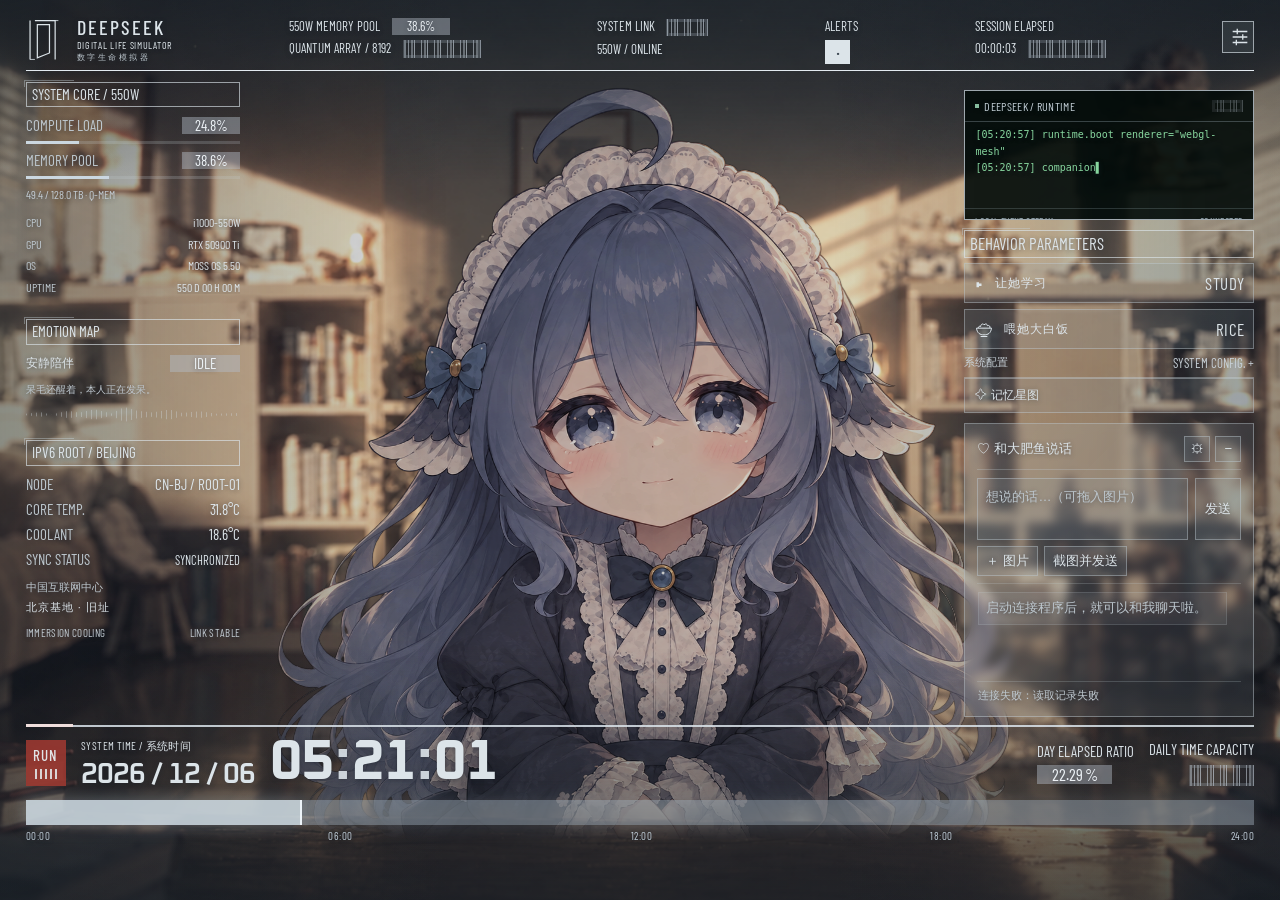
==== index.html @ 5fa35317 "Initial release" ====
<!doctype html>
<html lang="zh-CN">
<head>
  <meta charset="UTF-8"><meta name="viewport" content="width=device-width,initial-scale=1">
  <meta http-equiv="Content-Security-Policy" content="connect-src 'self'; object-src 'none'; base-uri 'none'; form-action 'none'">
  <meta name="color-scheme" content="dark"><title>大肥鱼桌面陪伴 · Dafeiyu Wallpaper</title>
  <script>if(new URLSearchParams(location.search).get('demo')==='1')document.title='桌面陪伴 · 演示版';</script>
  <link rel="icon" href="data:image/svg+xml,%3Csvg xmlns='http://www.w3.org/2000/svg' viewBox='0 0 40 40'%3E%3Ctext y='30' font-size='30'%3E✦%3C/text%3E%3C/svg%3E">
  <link rel="stylesheet" href="style.css?v=20261109-stable-hover">
  <link rel="stylesheet" href="layout.css">
  <script>window.__wallpaperQueue=[];window.wallpaperPropertyListener={applyUserProperties:p=>window.__wallpaperQueue.push(['user',p]),applyGeneralProperties:p=>window.__wallpaperQueue.push(['general',p]),setPaused:p=>window.__wallpaperQueue.push(['paused',p])};</script>
  <script src="app.js?v=20261110-precise-input" defer></script><script src="bridge-token.js" defer></script><script src="astrbot-wallpaper.js?v=20261110-precise-input" defer></script>
</head>
<body>
  <main id="room" data-state="idle" data-side="left">
    <div id="background" aria-hidden="true"></div><div class="vignette" aria-hidden="true"></div>
    <canvas id="dust" aria-hidden="true"></canvas>
    <div id="layoutStage">
    <div id="character" role="img" aria-label="Deepseek，拖动头顶可以摸头，拖动脸颊可以捏脸">
      <canvas id="avatar"></canvas><img id="fallback" src="assets/character/idle.png" alt="Deepseek" hidden>
      <svg id="musicEffects" viewBox="0 0 1000 1000" aria-hidden="true" hidden></svg>
      <svg id="mealEffects" viewBox="0 0 1000 1000" aria-hidden="true" hidden></svg>
    </div>
    <div id="hugGlow" aria-hidden="true"></div>
    <header class="topbar hud">
      <div class="brand"><svg viewBox="0 0 42 54" fill="none" aria-hidden="true"><path d="M5 3v48M11 3h25v48M14 8h15v35L14 49V8Z" stroke="currentColor" stroke-width="1.5"/><path d="M5 51h6M32 3h8" stroke="currentColor"/></svg><div><strong>DEEPSEEK</strong><span>DIGITAL LIFE SIMULATOR</span><small>数字生命模拟器</small></div></div>
      <div id="topResources" class="topdatum resource-top"><div class="datum-line"><span>550W MEMORY POOL</span><b id="topMemory" class="readout">—</b></div><div class="datum-line"><span>QUANTUM ARRAY / 8192</span><i class="barcode" aria-hidden="true"></i></div></div>
      <div class="topdatum status-top"><span>SYSTEM LINK <i class="barcode short" aria-hidden="true"></i></span><b id="connectionStatus">LOCAL SESSION</b></div>
      <div class="topdatum alert-top"><span>ALERTS</span><b id="alertFlag" class="alert-mark" aria-label="状态正常">·</b></div>
      <div class="topdatum session-top"><span>SESSION ELAPSED</span><div class="datum-line"><b id="sessionTime">00:00:00</b><i class="barcode" aria-hidden="true"></i></div></div>
      <button id="settingsButton" class="icon-button" aria-label="打开设置"><svg viewBox="0 0 24 24" fill="none" aria-hidden="true"><path d="M4 6h16M4 12h16M4 18h16M9 3v6M15 9v6M8 15v6" stroke="currentColor" stroke-width="1.4"/></svg></button>
    </header>
    <aside id="infoPanel" class="info-panel hud" aria-label="550W 节点与根服务器环境">
      <section id="systemInfo"><h2>SYSTEM CORE / 550W</h2>
  <dl><div><dt>COMPUTE LOAD</dt><dd id="cpuValue" class="readout">24.8%</dd></div></dl><div class="meter"><i id="cpuMeter"></i></div>
  <dl><div><dt>MEMORY POOL</dt><dd id="memoryValue" class="readout">38.6%</dd></div></dl><div class="meter"><i id="memoryMeter"></i></div>
  <p class="micro" id="memoryDetail">49.4 / 128.0 TB · Q-MEM</p>
  <dl class="small-data"><div><dt>CPU</dt><dd id="cpuName">i1000-550W</dd></div><div><dt>GPU</dt><dd id="gpuName">RTX 50900 Ti</dd></div><div><dt>OS</dt><dd id="osName">MOSS OS 5.50</dd></div><div><dt>UPTIME</dt><dd id="uptime">550 D 00 H 00 M</dd></div></dl>
</section>
      <section class="emotion-panel"><h2>EMOTION MAP</h2><div class="emotion-line"><strong id="emotionValue">安静陪伴</strong><span id="emotionCode" class="readout">IDLE</span></div><p id="emotionDescription" class="micro">呆毛还醒着，本人正在发呆。</p><div class="waveform" aria-hidden="true"></div></section>
      <section id="weatherInfo"><h2>IPV6 ROOT / BEIJING</h2>
  <dl class="environment-data"><div><dt>NODE</dt><dd>CN-BJ / ROOT-01</dd></div><div><dt aria-label="核心温度">CORE TEMP.</dt><dd class="weather-main"><strong id="temperature">31.8<small>°C</small></strong></dd></div><div><dt aria-label="冷却液温度">COOLANT</dt><dd id="feelsLike">18.6°C</dd></div><div><dt aria-label="同步状态">SYNC STATUS</dt><dd id="rootSync">SYNCHRONIZED</dd></div></dl>
  <div class="root-location"><span>中国互联网中心</span><strong>北京基地 · 旧址</strong></div>
  <div class="micro root-credit"><span>IMMERSION COOLING</span><span id="rootLink">LINK STABLE</span></div>
</section>
    </aside>
    <aside class="right-panel hud">
      
      <section id="consolePanel" class="console-panel" aria-label="系统播放频谱与本地交互日志"><div class="console-title"><i></i><span id="consoleHeading">DEEPSEEK / RUNTIME</span><span class="barcode short" aria-hidden="true"></span></div>
        <pre id="consoleOutput"></pre>
        <div id="musicPanel" class="music-panel" hidden><div class="music-kicker"><span id="musicPlayback">♫ MEDIA SESSION</span><span class="music-channel">L + R</span></div><div class="music-track"><strong id="trackTitle">等待系统音乐</strong><span id="trackArtist"></span></div><canvas id="spectrum" aria-label="当前系统音频的频域频谱"></canvas><div class="spectrum-axis" aria-hidden="true"><span>LOW</span><span>MID</span><span>HIGH</span></div><div class="music-signal"><span id="spectrumState">等待音频信号</span><span id="musicTimeline"></span></div></div>
        <div class="console-foot"><span id="consoleMode">LOCAL EVENT STREAM</span><span id="streamState">CONNECTED</span></div>
      </section>
      <section class="recognition-panel"><h2>RECOGNITION</h2><dl><div><dt>SUBJECT</dt><dd class="readout">DEEPSEEK</dd></div><div><dt>SCENE</dt><dd>INTERIOR</dd></div><div><dt>TRACKING</dt><dd id="trackingStatus" class="readout">ACTIVE</dd></div><div><dt>STATE</dt><dd id="recognitionState">IDLE</dd></div></dl></section>
      <section class="interaction-panel"><h2>BEHAVIOR PARAMETERS</h2>
        <button id="studyButton" class="line-button"><span class="button-symbol">▸</span><span id="studyLabel">让她学习</span><span class="control-code">STUDY</span></button>
        <div id="studyProgress" hidden><span id="studyTimer">00:00 / 10:00</span><div class="meter"><i id="studyMeter"></i></div></div>
        <button id="feedButton" class="line-button feed-button" disabled><svg class="rice-icon" viewBox="0 0 24 24" fill="none" aria-hidden="true"><path d="M3 11h18c-.8 6-4 8-9 8s-8.2-2-9-8ZM8 21h8M5 11c0-2 2-3 3-2 0-3 3-4 4-2 2-2 4-1 4 1 2-1 4 1 3 3" stroke="currentColor" stroke-width="1.2" stroke-linejoin="round"/></svg><span id="feedLabel">喂她大白饭</span><span class="control-code">RICE</span></button>
        <p id="feedStatus" class="meal-status" role="status" aria-live="polite" hidden></p>
        <button id="panelSettingsButton" class="text-button">系统配置 <span>SYSTEM CONFIG. +</span></button>
      </section>
    </aside>
    <div class="character-caption" id="caption" aria-hidden="true" hidden><span id="captionText"></span><small>DEEPSEEK · DIGITAL LIFE</small></div>
    <div id="chatterBubble" class="chatter-bubble" hidden>
      <svg class="chatter-tail" aria-hidden="true"><path id="chatterTail"></path></svg>
      <div class="chatter-heading"><span aria-hidden="true">♡</span><small>小声说</small><span id="chatterContext"></span><span id="chatterSequence" aria-hidden="true"></span></div>
      <button id="closeChatter" class="chatter-close" type="button" aria-label="关闭这轮聊天气泡"><span aria-hidden="true">×</span></button>
      <p id="chatterText" role="status" aria-live="polite" aria-atomic="true"></p>
    </div>
    <button id="hugButton" class="hug-bubble" hidden><span>手伸好啦 (つ´ω`)つ</span><strong>♡ 抱抱她</strong></button>
    <footer id="clockPanel" class="bottom hud"><div class="clock-row"><div class="run-indicator" aria-label="模拟器运行状态"><span id="runState">RUN</span><i aria-hidden="true"></i></div><div class="system-calendar"><span class="clock-label">SYSTEM TIME / 系统时间</span><div id="date">2026 / 10 / 14</div></div><time id="clock">00<span>:</span>00<span>:</span>00</time><div class="day-info"><span>DAY ELAPSED RATIO</span><strong id="dayPercent" class="readout">0.00<small>%</small></strong></div><div class="capacity-mark"><span>DAILY TIME CAPACITY</span><i class="barcode" aria-hidden="true"></i></div></div><div class="day-track"><div id="dayFill"></div><i id="dayMarker"></i></div><div class="track-labels"><span>00:00</span><span>06:00</span><span>12:00</span><span>18:00</span><span>24:00</span></div></footer>
    </div>
    <div id="loading" role="status"><span class="loader"></span><strong>正在唤醒 Deepseek</strong><small>准备陪伴空间…</small></div>
    <div id="toast" role="status" hidden></div>
  </main>
  <div id="settingsOverlay" hidden>
    <section id="settingsPanel" role="dialog" aria-modal="true" aria-labelledby="settingsTitle">
      <div class="settings-heading"><div><span>SIMULATION PARAMETERS</span><h1 id="settingsTitle">模拟器设置</h1></div><button id="closeSettings" class="icon-button" aria-label="关闭设置">×</button></div>
      <p class="settings-intro">DEEPSEEK / 数字生命模拟器 · 本机配置</p>
      <div id="settingsScroll" class="settings-scroll"><div id="settingsContent">
        
        <fieldset><legend>屏幕布局</legend><p id="layoutStatus" class="layout-status">自动适配屏幕比例</p><label class="setting-row">避让系统任务栏<input type="checkbox" data-setting="avoidTaskbar"><i></i></label><p id="taskbarStatus" class="settings-note">默认开启，为底部 Windows 任务栏预留空间。</p></fieldset>
        <fieldset><legend>显示信息</legend><label class="setting-row">550W 节点信息<input type="checkbox" data-setting="showNodeInfo"><i></i></label><label class="range-row">节点读数刷新间隔 <output data-value="systemInterval" data-unit=" 秒"></output><input type="range" min="2" max="60" step="1" data-setting="systemInterval" aria-describedby="systemIntervalHelp"></label><p id="systemIntervalHelp" class="settings-note">2–60 秒，默认 5 秒；暂停壁纸时读数保持。</p><label class="setting-row">根服务器环境<input type="checkbox" data-setting="showRootEnvironment"><i></i></label><label class="setting-row">流式控制台<input type="checkbox" data-setting="showConsole"><i></i></label><label class="setting-row">系统时间与当天进度<input type="checkbox" data-setting="showClock"><i></i></label><div class="setting-row setting-choice"><span id="infoSideLabel">信息位置</span><div class="choice-group" role="radiogroup" aria-labelledby="infoSideLabel"><label><input type="radio" name="infoSide" data-setting="infoSide" value="left"><span>左侧</span></label><label><input type="radio" name="infoSide" data-setting="infoSide" value="right"><span>右侧</span></label></div></div></fieldset>
        <fieldset><legend>角色与互动</legend><label class="setting-row">身体与眼神跟随<input type="checkbox" data-setting="mouseTracking"><i></i></label><label class="setting-row">摸摸头<input type="checkbox" data-setting="enablePet"><i></i></label><label class="setting-row">拖拽捏脸<input type="checkbox" data-setting="enablePinch"><i></i></label><label class="setting-row">进食漫画特效<input type="checkbox" data-setting="mealEffects"><i></i></label><label class="range-row">角色大小 <output data-value="characterScale"></output><input type="range" min="75" max="120" data-setting="characterScale"></label><label class="range-row">动作幅度 <output data-value="motion"></output><input type="range" min="0" max="100" data-setting="motion"></label></fieldset>
        <fieldset id="studySettings"><legend>陪她看书</legend><label class="range-row">每轮学习时长 <output data-value="studyMinutes" data-unit=" 分钟"></output><input type="range" min="1" max="120" step="1" data-setting="studyMinutes" aria-describedby="studyDurationHelp"></label><p id="studyDurationHelp" class="settings-note">1–120 分钟，默认 10 分钟。修改后从下一轮开始使用，本轮继续原来的计时。</p><p class="settings-note">学够这一轮，小鲸鱼会抬头等你。摸摸头后开始新的一轮；再等 5 分钟没有摸头，就会想要抱抱。</p></fieldset>
        <fieldset id="musicSettings"><legend>系统音乐</legend><label class="setting-row">播放名称与频谱<input type="checkbox" data-setting="showMusic"><i></i></label><label class="setting-row">随节奏轻轻律动<input type="checkbox" data-setting="musicMotion"><i></i></label><label class="setting-row">听歌漫画符号<input type="checkbox" data-setting="musicEffects"><i></i></label><label class="range-row">节奏灵敏度 <output data-value="musicSensitivity"></output><input type="range" min="50" max="150" data-setting="musicSensitivity"></label><p id="musicStatus" class="settings-note" role="status">正在连接系统播放信息…</p><p class="settings-note">名称来自系统媒体会话；频谱反映系统正在输出的声音。播放器未提供名称时会明确提示。摸头、捏脸、学习和吃饭期间优先保留互动动作，回到待机后继续听歌。</p></fieldset>
        <fieldset><legend>光影与性能</legend><label class="setting-row">漂浮微尘<input type="checkbox" data-setting="showParticles"><i></i></label><label class="range-row">环境亮度 <output data-value="brightness"></output><input type="range" min="45" max="115" data-setting="brightness"></label><label class="range-row">帧率上限 <output data-value="fps" data-unit=" FPS"></output><input type="range" min="15" max="60" step="1" data-setting="fps"></label><p class="settings-note">15 FPS 省电 · 30 FPS 推荐 · 60 FPS 流畅</p></fieldset>
        
        <p class="settings-note">第 4 次有效捏脸会把小鲸鱼弄哭，摸头安抚后还需要一个抱抱。</p>
        <p class="settings-note">点击“喂她大白饭”，她会双手托碗，等勺子送饭入口，再慢慢嚼嚼。吃饭时学习计时暂停，吃好后恢复；哭泣或想要抱抱时，先安抚她再吃饭。</p>
        <p class="settings-note">听歌时会换成闭眼微笑的专属立绘。停止或暂停后回到待机；关闭律动时仍可静静享受音乐。</p>
        <p id="dataStatus" class="settings-note">550W 节点在线 · 北京根服务器已同步。音乐响应由 Wallpaper Engine 提供。</p>
      </div></div>
      <nav class="settings-navigation" aria-label="设置内容翻页">
        <button id="settingsPageUp" type="button" aria-controls="settingsScroll" disabled><span aria-hidden="true">↑</span> 向上翻页</button>
        <span id="settingsPosition" aria-hidden="true">顶部</span>
        <button id="settingsPageDown" type="button" aria-controls="settingsScroll">向下翻页 <span aria-hidden="true">↓</span></button>
      </nav>
      <div class="settings-footer"><button id="resetSettings" class="text-button">恢复默认设置</button><span>自动保存于本机</span></div>
    </section>
  </div>
  <script src="audio-host.js"></script>
</body></html>
---- style.css ----
@font-face{font-family:'Simulator Condensed';src:url('assets/fonts/BarlowCondensed-Regular.ttf') format('truetype');font-weight:400;font-display:swap}
@font-face{font-family:'Simulator Condensed';src:url('assets/fonts/BarlowCondensed-Medium.ttf') format('truetype');font-weight:500 700;font-display:swap}
@font-face{font-family:'Simulator Digits';src:url('assets/fonts/Oxanium-Variable.ttf') format('truetype');font-weight:200 800;font-display:swap}
:root{--hud-control:#8c9ba629;--hud-control-hover:#b1bfca4a;--hud-control-line:#c1ccd36b;--hud-glass:linear-gradient(135deg,#d5dfe71a,transparent),#8c9ba61c;--ink:#dce4e9;--muted:#bdc7ce;--line:rgba(220,229,235,.64);--accent:#d5dfe7;--brightness:.88;--character-scale:1;--edge:2%;--side-width:clamp(205px,15.6vw,300px);--mono:'Simulator Condensed','Bahnschrift',sans-serif;--digits:'Simulator Digits','Bahnschrift',monospace;--body:'Microsoft YaHei UI','Microsoft YaHei',sans-serif;--hud-size:clamp(15px,1.05vw,21px)}
*{box-sizing:border-box}body{margin:0;overflow:hidden;background:#242a30;color:var(--ink);font:13px var(--body)}
button,input,select{font:inherit}button{cursor:pointer;color:inherit;border:0;background:none}button:disabled{cursor:default;opacity:.45}button:is(.fish-desktop-hover,:hover:where(:not([data-wallpaper-pinned] *))){color:#fff}button:focus-visible,input:focus-visible,select:focus-visible{outline:2px solid #edf4fa;outline-offset:4px}a{color:inherit}[hidden]{display:none!important}
#room{width:100vw;height:100vh;position:relative;isolation:isolate;overflow:hidden;overflow:clip}
#background{position:absolute;inset:-1.5%;background:url('assets/background.png') center/cover;filter:brightness(var(--brightness)) saturate(.75);transform:translate3d(var(--bg-x,0),var(--bg-y,0),0);transition:filter .4s}
.vignette{position:absolute;inset:0;background:linear-gradient(90deg,rgba(22,29,36,.42),transparent 35%,transparent 65%,rgba(22,29,36,.34)),linear-gradient(0deg,rgba(22,29,36,.66),transparent 28%,transparent 80%,rgba(22,29,36,.53));z-index:2;pointer-events:none}
#dust{position:absolute;width:100%;height:100%;z-index:1;pointer-events:none}
#character{position:absolute;left:50%;bottom:-8vh;width:100vh;height:100vh;max-width:85vw;max-height:85vw;transform:translateX(-50%) scale(var(--character-scale));transform-origin:50% 85%;touch-action:none;z-index:1;filter:brightness(.83) saturate(.8);user-select:none}
#avatar,#fallback{width:100%;height:100%;object-fit:contain;position:absolute;inset:0;pointer-events:none}#character.grabbing{cursor:grabbing!important}
#mealEffects{position:absolute;inset:0;width:100%;height:100%;pointer-events:none;overflow:visible;filter:drop-shadow(0 2px 3px #352c4270)}.meal-comic>path:first-child{fill:#f8ecd8ed;stroke:#887080;stroke-width:2.5;stroke-linejoin:round}.meal-comic text{font:700 23px 'KaiTi','Microsoft YaHei UI',sans-serif;letter-spacing:1px;fill:#80647b}.comic-ticks{stroke:#f8e6c3;stroke-width:4;stroke-linecap:round;fill:none}
#musicEffects{position:absolute;inset:0;width:100%;height:100%;pointer-events:none;overflow:visible;filter:drop-shadow(0 2px 3px #233a4160)}
.hud{z-index:3;position:absolute;text-shadow:0 1px 5px #1a232c77;font-family:var(--mono);font-weight:400}
.topbar{left:var(--edge);right:var(--edge);top:2%;height:6.5vh;min-height:58px;border-bottom:1px solid #e3eaf0;display:flex;align-items:flex-start;justify-content:space-between;gap:26px;padding-bottom:8px}
.brand{display:flex;gap:17px;align-items:center;flex-shrink:0}.brand svg{width:34px;height:46px}.brand strong{font:500 clamp(20px,1.4vw,26px)/.95 var(--mono);letter-spacing:2px;display:block}.brand span{font:400 clamp(10px,.75vw,14px)/1.05 var(--mono);letter-spacing:.7px;display:block;margin-top:3px}.brand small{font:8px/1.1 var(--body);letter-spacing:2.5px;display:block;margin-top:3px;color:var(--muted)}
.topdatum{font:400 clamp(13px,1.02vw,20px)/1.25 var(--mono);padding-top:1px;white-space:nowrap}.topdatum>span{display:block;margin-bottom:5px}.topdatum b{font-weight:400}.datum-line{display:flex;align-items:center;gap:12px;margin-bottom:5px}.datum-line .readout{min-width:58px}
.barcode{display:inline-block;width:78px;height:18px;vertical-align:middle;background:repeating-linear-gradient(90deg,transparent 0 2px,#d5dfe9a6 2px 3px,transparent 3px 5px,#d5dfe977 5px 7px,transparent 7px 8px,#d5dfe9bf 8px 9px,transparent 9px 13px);border:3px solid #a8b7c24d;opacity:.8}.barcode.short{width:42px;height:17px;margin-left:8px}
.readout{background:#b3bdc773;padding:0 7px;min-width:58px;text-align:center;color:#edf2f6;font-weight:400}.alert-mark{display:grid;width:25px;height:24px;place-items:center;background:#dce4e9;color:#3c4751;font:500 21px/1 var(--mono);text-shadow:none}
.icon-button{width:32px;height:32px;display:grid;place-items:center;font-size:27px;border:1px solid var(--line);background:#9faeb521}.icon-button svg{width:22px;height:22px}#settingsButton{margin-top:4px;flex-shrink:0}
.info-panel{left:var(--edge);top:11.3%;width:var(--side-width);display:flex;flex-direction:column;gap:2.5vh}
section h2{font:400 var(--hud-size)/1.12 var(--mono);margin:0 0 10px;padding:3px 5px 4px;border:1px solid var(--line);position:relative;white-space:nowrap}section h2:before{content:'';position:absolute;left:-3px;top:-3px;width:23%;height:6px;border-left:1px solid #c5d1da66;border-top:1px solid #c5d1da66;pointer-events:none}
/* Keep panel order in HTML: this host CEF crashes when flex order and descendant clipping are combined. */
dl{margin:0}dl>div{display:flex;align-items:baseline;justify-content:space-between;gap:9px;margin:7px 0;min-width:0}dt{color:var(--muted);font:400 var(--hud-size)/1.05 var(--mono)}dd{margin:0;font:400 var(--hud-size)/1.1 var(--mono);text-align:right}
.meter{height:3px;background:#c0cbd137;overflow:hidden;margin:5px 0 8px}.meter i{display:block;height:100%;width:0;background:#cbd7e0;transition:width .8s}.micro{font:11px/1.8 var(--body);color:#c0c9d0;margin:8px 0}
#memoryDetail{font:400 clamp(12px,.88vw,17px)/1.3 var(--mono);margin:8px 0}.small-data{margin-top:13px}.small-data>div{margin:7px 0}.small-data dt{flex-shrink:0;font-size:clamp(12px,.92vw,17px)}.small-data dd{font:400 clamp(12px,.86vw,16px)/1.2 var(--mono);max-width:77%;white-space:nowrap;overflow:hidden;text-overflow:ellipsis}
.environment-data>div{margin:9px 0}.weather-main{display:flex;align-items:center;gap:7px}.weather-main>span{font-size:16px;color:#c3cdd5}.weather-main strong{font:400 var(--hud-size)/1 var(--mono)}.weather-main small{font:inherit}
.weather-place{display:flex;align-items:center;justify-content:space-between;gap:8px;margin-top:12px}.weather-place button{padding:2px 0;font:11px var(--body);max-width:65%;text-overflow:ellipsis;overflow:hidden;white-space:nowrap;text-align:left}.weather-place>span{font:10px var(--body);color:var(--muted)}.weather-credit{text-decoration:none;font:11px var(--mono);letter-spacing:.7px;display:flex;justify-content:space-between;gap:6px;margin-top:10px}.weather-credit #weatherTime{margin-left:auto}
.weather-fallback{display:flex;gap:8px;margin-top:8px}.weather-fallback button{font:10px var(--body);border:1px solid #c3cdd46b;padding:5px 7px;background:#8996a42b}.weather-fallback button:is(.fish-desktop-hover,:hover:where(:not([data-wallpaper-pinned] *))){background:#aebdc34a}#weatherInfo[data-status=unavailable] .environment-data>div:nth-child(n+3){display:none}#locationStatus{min-height:36px;margin-bottom:7px}#retryLocation{border-bottom:1px solid #b8c6cf40;margin-bottom:10px}
.emotion-line{display:flex;align-items:center;gap:9px}.emotion-line strong{font:12px var(--body)}.emotion-line>span{margin-left:auto;font:400 var(--hud-size)/1.15 var(--mono);min-width:70px}.emotion-panel .micro{font-size:10px;margin:9px 0 0}
.waveform{height:15px;opacity:.35;margin-top:8px;background:repeating-linear-gradient(90deg,#d1dce3 0 1px,transparent 1px 5px);clip-path:polygon(0 45%,7% 35%,12% 50%,20% 25%,25% 38%,32% 15%,40% 42%,46% 0,52% 25%,59% 36%,67% 16%,73% 40%,81% 28%,89% 44%,100% 40%,100% 60%,89% 56%,81% 72%,73% 60%,67% 84%,59% 64%,52% 75%,46% 100%,40% 58%,32% 85%,25% 62%,20% 75%,12% 50%,7% 65%,0 55%)}
.right-panel{right:var(--edge);top:11.3%;width:var(--side-width)}.console-panel{background:#030b09e8;border:1px solid #d0dbe4bf;margin-bottom:2.3vh;overflow:hidden;position:relative}.console-title{font:12px var(--mono);letter-spacing:.3px;padding:8px 10px;border-bottom:1px solid #a1b4be52;color:#c1cdd4;display:flex;align-items:center;gap:5px}.console-title i{width:4px;height:4px;background:#87bd9e}.console-title .barcode{margin-left:auto;opacity:.4;width:31px;height:12px}
#consoleOutput{height:clamp(122px,13.5vh,176px);overflow:hidden;padding:0 10px;color:#87d69e;font:10px/1.65 'Consolas',monospace;white-space:pre-wrap;overflow-wrap:anywhere;margin:8px 0}#consoleOutput:after{content:'▌';animation:blink 1.2s step-end infinite}.console-foot{border-top:1px solid #a1b4be38;padding:6px 10px;font:10px var(--mono);color:#9badb8;letter-spacing:.4px;display:flex;justify-content:space-between}
.music-panel{height:clamp(138px,15.3vh,192px);padding:8px 10px;display:flex;flex-direction:column;gap:3px;color:#a2dfb3;box-sizing:border-box}.music-kicker{display:flex;justify-content:space-between;gap:4px;font:10px var(--mono);letter-spacing:.6px;color:#83bf99}.music-channel{color:#8aaba1}.music-track{min-width:0}.music-track strong{display:-webkit-box;-webkit-line-clamp:2;-webkit-box-orient:vertical;overflow:hidden;font:500 12px/1.35 var(--body);color:#c0eccb;overflow-wrap:anywhere}.music-track>span{display:block;white-space:nowrap;overflow:hidden;text-overflow:ellipsis;font:10px/1.5 var(--body);color:#91b69d;min-height:13px}#spectrum{display:block;width:100%;min-height:22px;flex:1;border-bottom:1px solid #8bc69b44}.spectrum-axis{display:flex;justify-content:space-between;font:9px/1 var(--mono);letter-spacing:1px;color:#74a98b}.music-signal{display:flex;justify-content:space-between;gap:3px;font:9px/1.3 var(--mono);color:#8fb49b}.music-signal>span:first-child{min-width:0;overflow:hidden;text-overflow:ellipsis;white-space:nowrap}#musicTimeline{white-space:nowrap}.console-panel[data-audio=true] .console-title i{box-shadow:0 0 6px #85c79c55}
.recognition-panel{margin-bottom:2.8vh}.recognition-panel h2{border:0;text-align:right;padding-right:0;margin-bottom:9px}.recognition-panel h2:before{display:none}.recognition-panel dl{margin-left:15%}.recognition-panel dl>div{margin:7px 0}.recognition-panel dd{min-width:86px}
.interaction-panel h2{font-size:clamp(14px,1.01vw,20px)}.line-button{width:100%;border:1px solid var(--hud-control-line);display:flex;align-items:center;gap:10px;padding:9px 10px;transition:background .2s;letter-spacing:1px;font:12px var(--body);background:var(--hud-control)}.line-button:is(.fish-desktop-hover,:hover:where(:not([data-wallpaper-pinned] *))){background:var(--hud-control-hover)}.button-symbol{font:20px var(--mono)}.control-code{margin-left:auto;font:17px var(--mono);letter-spacing:.4px}.interaction-panel .micro{font-size:10px;line-height:1.7;margin:12px 0}.text-button{font:11px var(--body);padding:6px 0;color:#c7d0d7}.text-button>span{margin-left:12px;font:13px var(--mono)}#panelSettingsButton{width:100%;display:flex;justify-content:space-between;border-bottom:1px solid #c1ccd36b;padding-bottom:8px}#studyProgress{font:16px var(--mono);margin-top:10px;color:#d1dce5}#studyProgress .meter{margin-top:8px}
.feed-button{margin-top:9px;position:relative;overflow:hidden}.rice-icon{width:20px;height:24px;flex-shrink:0}.feed-button[aria-busy=true]{opacity:1;color:#edf2f5;cursor:wait;background:linear-gradient(90deg,#b5c5cf48 var(--feed-progress,0%),#8c9ba629 var(--feed-progress,0%))}.meal-status{font:11px/1.6 var(--body);color:#d1dce5;margin:7px 0}.meal-status:before{content:'MEAL / ';font:14px var(--mono);color:var(--muted);margin-right:6px}
.character-caption{position:absolute;bottom:18.8%;left:50%;transform:translateX(-50%);display:flex;flex-direction:column;align-items:center;gap:5px;z-index:4;white-space:nowrap;text-shadow:0 2px 8px #19212ce0;font:500 clamp(15px,1.45vw,26px)/1.3 var(--body);pointer-events:none;color:#edf2f5;opacity:var(--caption-opacity,0)}.character-caption small{font:400 clamp(11px,.98vw,18px)/1.1 var(--mono);letter-spacing:.7px}
#room[data-state=feeding] .character-caption{left:64%;bottom:38%;transform:none;align-items:flex-start;font-size:clamp(15px,1.3vw,24px)}
.hug-bubble{position:absolute;z-index:5;left:65%;top:52%;padding:14px 18px;background:#bdc8d1e8;color:#26323e;border:1px solid #e5ecf2;animation:bubbleIn .4s ease-out;transition:transform .3s;box-shadow:4px 4px 0 #8796a44d}.hug-bubble:is(.fish-desktop-hover,:hover:where(:not([data-wallpaper-pinned] *))){transform:translateY(-2px);color:#15232d}.hug-bubble span{display:block;font-size:11px;margin-bottom:8px}.hug-bubble strong{font-size:17px;letter-spacing:2px;font-weight:500}
#hugGlow{position:absolute;inset:0;z-index:2;pointer-events:none;background:radial-gradient(ellipse at 50% 52%,transparent 20%,#fff2d077 130%);opacity:0;transition:opacity .8s}#room[data-state=hugging] #hugGlow{opacity:1}
.bottom{left:var(--edge);right:var(--edge);bottom:2%;border-top:2px solid #dbe4ebd9;padding-top:8px}.bottom:before{content:'';position:absolute;left:0;top:-3px;width:47px;height:3px;background:#f0dedc}.clock-row{display:flex;gap:clamp(14px,1.1vw,22px);align-items:center;margin-bottom:8px;min-height:56px}
.run-indicator{width:clamp(40px,3vw,57px);height:clamp(46px,3.3vw,61px);background:#9a3931e8;color:#e1e4e7;display:flex;flex-direction:column;align-items:center;justify-content:center;gap:6px;flex-shrink:0;text-shadow:none}.run-indicator span{font:500 clamp(15px,1.1vw,20px)/1 var(--mono);letter-spacing:1px}.run-indicator i{width:55%;height:10px;background:repeating-linear-gradient(90deg,#e1e4e7 0 2px,transparent 2px 5px);opacity:.9}
.system-calendar{flex-shrink:0}.clock-label{font:400 clamp(10px,.88vw,16px)/1 var(--mono);letter-spacing:.4px}#date{font:600 clamp(27px,2.4vw,46px)/1.08 var(--digits);letter-spacing:-1px;margin-top:7px;white-space:nowrap}#clock{font:700 clamp(48px,4.6vw,86px)/1 var(--digits);letter-spacing:0;font-variant-numeric:tabular-nums;white-space:nowrap;display:block;flex-shrink:0}#clock span{opacity:.9;padding:0 1px}
.day-info{margin-left:auto;align-self:center;white-space:nowrap}.day-info>span{display:block;font:400 clamp(14px,1.15vw,22px)/1.1 var(--mono)}.day-info strong{display:inline-block;font:400 clamp(17px,1.25vw,24px)/1.1 var(--mono);margin-top:6px;min-width:75px}.day-info small{font:inherit;margin-left:2px}.capacity-mark{text-align:right;margin-left:2vw;align-self:center;white-space:nowrap;font:400 clamp(14px,1.15vw,22px)/1.1 var(--mono)}.capacity-mark span{display:block;margin-bottom:8px}.capacity-mark .barcode{height:21px;width:65px}
.day-track{height:clamp(28px,4.1vh,43px);background:#a4b4bf75;position:relative;box-shadow:0 0 20px #b6c9d125}.day-track>div{height:100%;width:0;background:#d3dfe7c7;box-shadow:0 0 15px #cbdde43b}.day-track>i{position:absolute;left:0;top:0;height:100%;width:2px;background:#edf4f9}.track-labels{display:flex;justify-content:space-between;font:11px var(--mono);letter-spacing:.5px;color:#bfccd7;margin-top:4px}
#room[data-side=right] .info-panel{left:auto;right:var(--edge)}#room[data-side=right] .right-panel{right:auto;left:var(--edge)}
#loading{position:absolute;inset:0;z-index:20;display:flex;flex-direction:column;align-items:center;justify-content:center;gap:17px;background:#242d35;transition:opacity .6s}#loading strong{font-weight:400;font-size:18px;letter-spacing:5px}#loading small{color:#bdcbd6;font-size:11px;letter-spacing:2px}.loader{width:28px;height:28px;border:1px solid #bacddb33;border-top-color:#bacddb;border-radius:50%;animation:spin 1.5s linear infinite}
#toast{position:absolute;left:50%;top:10%;transform:translateX(-50%);z-index:30;background:#293640ed;border:1px solid var(--line);padding:11px 20px;font-size:12px;max-width:70vw;text-align:center}
#settingsOverlay{position:fixed;inset:0;z-index:50;background:#131c2442}#settingsPanel{position:absolute;right:0;top:0;bottom:0;width:390px;max-width:100%;background:var(--hud-glass);backdrop-filter:blur(7px);border-left:1px solid var(--hud-control-line);padding:30px 29px 20px;display:flex;flex-direction:column;color:var(--ink);text-shadow:0 1px 4px #17212cee}.settings-heading{display:flex;align-items:center;justify-content:space-between}.settings-heading span{font:17px var(--mono);letter-spacing:.6px;color:#bccbd7}.settings-heading h1{font-size:25px;letter-spacing:3px;font-weight:400;margin:8px 0 0}.settings-intro{font-size:10px;color:#b8c5d0;margin:18px 0 25px;letter-spacing:.7px}
.settings-scroll{overflow:auto;flex:1;scrollbar-width:thin;scrollbar-color:#9aafbd70 transparent;padding-right:6px}fieldset{padding:15px 0 22px;margin:0 0 15px;border:0;border-top:1px solid #b9cbd740}legend{padding:0 12px 0 0;letter-spacing:1px;color:#c5d2de;font-size:11px}.setting-row{display:flex;align-items:center;justify-content:space-between;position:relative;min-height:37px;font-size:12px;color:#d7e1e9;cursor:pointer}.setting-row input[type=checkbox]{position:absolute;right:0;opacity:0;width:33px;height:20px;cursor:pointer}.setting-row i{width:31px;height:16px;border:1px solid #9cafbd66;background:#758b9e21;pointer-events:none;transition:background .2s}.setting-row i:after{content:'';display:block;width:9px;height:8px;background:#9aafbf;margin:3px;transition:transform .2s}.setting-row input:checked+i{background:#a9bfcd73}.setting-row input:checked+i:after{transform:translateX(14px);background:#e5edf3}.setting-row input:focus-visible+i{outline:2px solid #e5edf3;outline-offset:3px}
select{color:#d0dde7;background:#1e2a33;border:1px solid #a4b7c65c;padding:5px 8px;font-size:11px}.range-row{display:block;margin-top:14px;font-size:12px}.range-row output{float:right;color:#c2d2de;font:16px var(--mono)}input[type=range]{display:block;width:100%;margin:14px 0 10px;accent-color:#bdcdd9;height:3px}.city-search{display:flex;margin-top:9px;gap:8px}.city-search input{min-width:0;flex:1;padding:10px;border:1px solid #b3c6d359;background:#18242d6e;color:#e3ecf2;font-size:11px}.city-search button{border:1px solid #b3c6d359;font-size:11px;padding:8px 12px}#cityResults>button{display:block;font-size:11px;color:#d0e0ea;text-align:left;border-bottom:1px solid #a9bdcd3b;padding:12px 5px;width:100%}.settings-note{font-size:10px;color:#acbdcc;line-height:1.9}.settings-footer{border-top:1px solid #b9cbd740;padding-top:14px;display:flex;align-items:center;justify-content:space-between}.settings-footer span{font-size:9px;color:#a9bccc}
@keyframes spin{to{transform:rotate(360deg)}}@keyframes blink{50%{opacity:0}}@keyframes bubbleIn{from{opacity:0;transform:translateY(10px)}to{opacity:1;transform:translateY(0)}}
.settings-scroll{min-height:0;overscroll-behavior:contain}
.settings-heading,.settings-intro,.settings-navigation,.settings-footer{flex-shrink:0}
.settings-navigation{display:flex;align-items:center;gap:9px;padding:12px 0;border-top:1px solid #b9cbd740}
.settings-navigation button{flex:1;min-width:0;min-height:38px;padding:7px 8px;border:1px solid var(--hud-control-line);background:var(--hud-control);color:var(--ink);font:12px var(--body);letter-spacing:.4px;cursor:pointer;transition:background .15s,border-color .15s}
.settings-navigation button span{font-size:17px;vertical-align:-1px;margin:0 3px}
.settings-navigation button:is(.fish-desktop-hover,:hover:where(:not([data-wallpaper-pinned] *))):not(:disabled){background:#a9bfcd26;border-color:#d2e0e8}
.settings-navigation button:active:not(:disabled){background:#a9bfcd40}
.settings-navigation button:focus-visible{outline:2px solid #e5edf3;outline-offset:3px}
.settings-navigation button:disabled{opacity:.32;cursor:default}
.agent-setup{margin:14px 0;padding:13px;border:1px solid #a9bdcd50;background:#14202b38;color:#dce6ed;font:11px/1.85 var(--body)}
.agent-setup[hidden]{display:none}.agent-setup strong{font-weight:500;font-size:12px}.agent-setup ol{margin:9px 0;padding-left:20px}.agent-setup li{padding:3px 0}.agent-setup button{width:100%;min-height:36px;border:1px solid #afc2cf80;background:#a9bfcd16;color:#e0e9ef;font:12px var(--body);cursor:pointer}.agent-setup button:is(.fish-desktop-hover,:hover:where(:not([data-wallpaper-pinned] *))){background:#a9bfcd30}.agent-setup button:focus-visible{outline:2px solid #e5edf3;outline-offset:3px}
#settingsPosition{flex:0 0 36px;text-align:center;color:#afc2ce;font:12px var(--body);font-variant-numeric:tabular-nums}
@media(max-width:1250px){:root{--side-width:190px;--hud-size:16px}.resource-top{display:none}.topbar{gap:20px}.brand strong{font-size:23px}.brand span{font-size:12px}.capacity-mark{display:none}.topdatum{font-size:16px}#clock{font-size:clamp(43px,5.8vw,68px)}#date{font-size:clamp(24px,3.2vw,37px)}.console-title{font-size:11px}#consoleOutput{font-size:9px}.recognition-panel dl{margin-left:0}.small-data dd{font-size:12px}}
@media(max-height:800px) and (min-width:701px){.topbar{min-height:47px}.brand svg{height:37px;width:28px}.brand small{display:none}.info-panel{gap:14px;top:12%}.right-panel{top:12%}.small-data{margin-top:8px}.small-data>div{margin:5px 0}#memoryDetail{margin:5px 0}.environment-data>div{margin:6px 0}section h2{margin-bottom:7px}.emotion-panel .waveform{display:none}.recognition-panel{margin-bottom:16px}#consoleOutput{height:90px}.clock-row{min-height:42px}#clock{font-size:54px}#date{font-size:32px}.run-indicator{height:43px;width:39px}.day-track{height:27px}}
@media(max-width:700px){:root{--side-width:134px;--hud-size:13px;--edge:4%}.topdatum{display:none}.topbar{height:56px;min-height:0}.brand svg{height:40px}.brand strong{font-size:24px}.brand span{font-size:11px}.brand small{display:none}#character{width:120vw;height:120vw;max-width:none;max-height:none;bottom:18vh}.info-panel{top:13%;gap:17px}.right-panel{width:136px;top:auto;bottom:31%}.console-panel,.recognition-panel,.info-panel .small-data,.info-panel .emotion-panel{display:none}.info-panel section{margin:0}.small-data dd{font-size:11px}dl>div{margin:6px 0}.readout{min-width:38px;padding:0 4px}.weather-place{display:block}.weather-place button{max-width:100%;font-size:10px}.weather-place>span{display:block;margin-top:5px}.weather-credit{font-size:10px}.interaction-panel h2{font-size:13px}.control-code{display:none}.line-button{font-size:11px;padding:7px}.interaction-panel .micro{font-size:9px}.text-button>span{display:none}.character-caption{bottom:25%;font-size:13px;gap:4px}.character-caption small{font-size:10px}.hug-bubble{left:auto;right:5%;top:46%;padding:10px 13px}.hug-bubble strong{font-size:14px}.clock-row{flex-wrap:wrap;gap:10px;min-height:0}.run-indicator{width:34px;height:38px}.run-indicator span{font-size:14px}.run-indicator i{height:8px}.system-calendar{order:3;width:auto}.clock-label{display:none}#date{font-size:19px;margin-top:0;letter-spacing:0}#clock{font-size:43px;flex:1;text-align:right;letter-spacing:-1px}.day-info{order:4;margin-left:auto}.day-info>span{font-size:11px;display:inline}.day-info strong{font-size:16px;min-width:43px;margin:0 0 0 5px}.capacity-mark{display:none}.day-track{height:24px}.track-labels{font-size:10px}}
@media(max-height:800px) and (min-width:701px){#consoleOutput{height:68px}.console-panel{margin-bottom:14px}.recognition-panel{margin-bottom:10px}.recognition-panel dl>div{margin:5px 0}.line-button{padding:6px 10px}.feed-button{margin-top:6px}.interaction-panel .micro{margin:8px 0}.meal-status{margin:5px 0}}
@media(max-height:800px) and (min-width:701px){.music-panel{height:126px;padding:6px 9px;gap:2px}.music-track strong{font-size:11px;-webkit-line-clamp:1}.music-track>span{font-size:9px}.music-kicker,.music-signal{font-size:9px}}
@media(max-height:740px) and (min-width:701px){.music-panel{height:110px}.console-title{padding-top:6px;padding-bottom:6px}.console-foot{padding-top:4px;padding-bottom:4px}.recognition-panel{margin-bottom:3px}.recognition-panel dl>div{margin:3px 0}.recognition-panel h2{margin-bottom:5px}}
@media(max-width:700px){.right-panel{top:13%;bottom:auto}#room[data-state=feeding] .character-caption{left:50%;bottom:25%;transform:translateX(-50%);align-items:center;font-size:13px}}
.chatter-bubble{position:absolute;z-index:4;left:50%;bottom:20.3%;transform:translateX(-50%);width:min(430px,44vw);padding:13px 21px 16px;border:2px solid #d9becb;border-radius:23px 26px 23px 11px;background:linear-gradient(135deg,#fff9ef 0%,#fcf3f5 80%,#f3edf6 100%);box-shadow:0 5px 0 #9d7e8929,0 10px 25px #241a2926;color:#594958;pointer-events:none;animation:chatterIn .2s ease-out}
.chatter-tail{position:absolute;left:0;top:calc(100% - 2px);width:100%;height:42px;overflow:visible;pointer-events:none;fill:#fcf3f5;stroke:#d9becb;stroke-width:2;stroke-linecap:round;stroke-linejoin:round}
.chatter-close{position:absolute;right:8px;top:8px;display:grid;place-items:center;width:28px;height:28px;padding:0;border:1px solid #dfc5d0;border-radius:50%;background:#fff9f4;color:#a06c83;cursor:pointer;pointer-events:auto;font:23px/1 var(--body);transition:background .15s,color .15s,transform .15s}
.chatter-close:is(.fish-desktop-hover,:hover:where(:not([data-wallpaper-pinned] *))){background:#f6e2e9;color:#804a64;transform:rotate(8deg)}
.chatter-close:focus-visible{outline:2px solid #a36686;outline-offset:3px}
.chatter-heading{padding-right:27px}
.chatter-heading{display:flex;align-items:center;gap:7px;color:#9a778b;font:11px var(--body);letter-spacing:0}.chatter-heading small{font:12px var(--body);color:#94778c}.chatter-heading>span:first-child{color:#bd7f96;font-size:15px}#chatterContext{border-left:1px solid #ddc8d1;padding-left:8px;font-size:10px;color:#9b8491}#chatterSequence{margin-left:auto;white-space:nowrap;letter-spacing:3px;color:#c39bad;font-size:9px}
#chatterText{margin:7px 0 0;min-height:1.6em;font:500 clamp(16px,1.25vw,22px)/1.6 'KaiTi','STKaiti',var(--body);overflow-wrap:anywhere;text-wrap:pretty}#room[data-chattering=true] .character-caption{opacity:0;visibility:hidden}#room[data-paused=true] .chatter-bubble{animation-play-state:paused}
#room[data-state=feeding] .chatter-bubble{left:64%;bottom:38%;transform:none;width:min(17vw,280px,calc(36vw - var(--side-width) - var(--edge) - 14px));padding:12px 16px 14px}#room[data-state=feeding] #chatterText{font-size:clamp(15px,1.12vw,20px)}
.hug-bubble{background:linear-gradient(140deg,#fff7ea,#f8e9ef);color:#765569;border:2px solid #d4aebf;border-radius:23px 24px 12px 23px;box-shadow:0 5px 0 #a57d902b,0 9px 22px #35263824;padding:15px 19px}.hug-bubble:before{content:'';position:absolute;left:-8px;top:24px;width:13px;height:13px;transform:rotate(-45deg);border-top:2px solid #d4aebf;border-left:2px solid #d4aebf;border-radius:3px 0 0;background:#fff4eb}.hug-bubble:is(.fish-desktop-hover,:hover:where(:not([data-wallpaper-pinned] *))){background:linear-gradient(140deg,#fffaef,#fbe8f0);color:#905c77;box-shadow:0 7px 0 #a57d902b,0 12px 25px #35263824}.hug-bubble span{font:12px var(--body);color:#967a8a}.hug-bubble strong{font:600 19px 'KaiTi','STKaiti',var(--body);letter-spacing:1px}
@keyframes chatterIn{from{opacity:0}to{opacity:1}}
@media(max-width:1100px) and (min-width:701px){.chatter-bubble{width:calc(100vw - 460px);min-width:260px;padding:12px 17px}#chatterText{font-size:17px}#room[data-state=feeding] .chatter-bubble{left:50%;bottom:21%;transform:translateX(-50%);width:calc(100vw - 460px)}}
@media(max-width:700px){.chatter-bubble,#room[data-state=feeding] .chatter-bubble{left:50%;bottom:24.6%;transform:translateX(-50%);width:calc(100vw - 44px);max-width:400px;padding:11px 16px 13px}.chatter-heading small{font-size:11px}#chatterText,#room[data-state=feeding] #chatterText{font-size:17px;margin-top:6px}.hug-bubble{padding:11px 15px}.hug-bubble strong{font-size:18px}}
#room[data-paused=true] *,#room[data-paused=true] *:before,#room[data-paused=true] *:after{animation-play-state:paused!important}
@media(prefers-reduced-motion:reduce){*,*:before,*:after{animation-duration:.001ms!important;transition-duration:.001ms!important}}

/* Avoid native select menus: this host CEF marks them as implicit anchors and crashes during OOF sorting. See verification/native-crash/README.md. */
.setting-choice{gap:12px}.choice-group{display:flex;gap:5px;flex-wrap:wrap}.choice-group label{display:flex;align-items:center;gap:6px;padding:6px 9px;border:1px solid #a4b7c65c;background:var(--hud-control);cursor:pointer;font-size:11px}.choice-group label:has(input:checked){border-color:#c3d0dbb3;background:#a9bfcd36}.choice-group input[type=radio]{position:static;margin:0;width:12px;height:12px;accent-color:#bdcdd9;cursor:pointer}.choice-stacked{display:block;margin:12px 0}.choice-stacked>.choice-group{margin-top:10px}.choice-stacked .choice-group label{width:100%}

/* Share the simulator's button colors and one glass surface across the chat. */
#astrChat {
  position:relative;
  width:100%;
  min-width:0;
  min-height:0;
  max-height:var(--fish-panel-max,42vh);
  margin-top:8px;
  padding:clamp(7px,1vw,12px);
  display:flex;
  flex-direction:column;
  gap:8px;
  overflow:hidden;
  border:1px solid var(--hud-control-line);
  background:var(--hud-glass);
  backdrop-filter:blur(5px);
  color:var(--ink);
  font:13px/1.55 var(--body);
}
#astrChat button,#fishInput,#fishSettingsOverlay input[type=number],#fishMemory {
  background:var(--hud-control);
  color:var(--ink);
  border:1px solid var(--hud-control-line);
}
#astrChat button,#fishMemory {padding:4px 8px;text-shadow:inherit}
#astrChat button:is(.fish-desktop-hover,:hover:where(:not([data-wallpaper-pinned] *))):not(:disabled),#fishMemory:is(.fish-desktop-hover,:hover:where(:not([data-wallpaper-pinned] *))) {background:var(--hud-control-hover);color:#fff}
#fishMemory {width:100%;text-align:left;padding:8px 10px;font:12px var(--body)}
.fish-chat-title {display:flex;align-items:center;justify-content:space-between;gap:6px;flex:none;padding-bottom:7px;border-bottom:1px solid #c1ccd34a}
.fish-chat-title {cursor:move;user-select:none}
.fish-move-grip {flex:1;min-width:0}
.fish-resize-grip {position:absolute;z-index:2;user-select:none}
.fish-resize-grip[data-edge=top] {inset:0 6px auto;height:6px;cursor:ns-resize}
.fish-resize-grip[data-edge=bottom] {inset:auto 6px 0;height:6px;cursor:ns-resize}
.fish-resize-grip[data-edge=left] {inset:0 auto 0 0;width:6px;cursor:ew-resize}
.fish-resize-grip[data-edge=right] {inset:0 0 0 auto;width:6px;cursor:ew-resize}
.fish-resize-grip:is(.fish-desktop-hover,:hover:where(:not([data-wallpaper-pinned] *))) {background:var(--hud-control-line)}
#astrChat.fish-floating {position:absolute;z-index:14;margin:0;max-height:none;text-shadow:0 1px 5px #1a232c77}
#astrChat:has(#fishBody[hidden]) .fish-resize-grip {display:none}
.fish-title-actions {display:inline-flex;align-items:center;gap:5px;flex:none}
#astrChat .fish-title-actions button {width:26px;height:26px;padding:0}
#fishBody {display:flex;flex-direction:column;flex:1 1 auto;min-height:0}
#fishForm {display:grid;grid-template-columns:minmax(0,1fr) auto;align-items:stretch;flex:none;gap:7px;margin:0}
#fishInput {display:block;min-width:0;width:100%;min-height:62px;padding:8px;resize:none;font:inherit;text-shadow:inherit}
#fishInput::placeholder {color:var(--muted);opacity:1}
#fishInput:focus {outline:1px solid var(--accent);outline-offset:-1px}
#astrChat #fishSend {min-width:46px;padding-inline:8px}
#astrChat.fish-native-typing #fishInput::placeholder,#astrChat.fish-native-typing #fishSend {color:transparent;text-shadow:none}
#astrChat .fish-image-tools {display:flex;align-items:center;flex-wrap:wrap;flex:none;gap:6px;margin-top:6px;padding-bottom:7px;border-bottom:1px solid #c1ccd338}
#fishImagePreview {position:relative;width:64px;height:48px}
#fishImagePreview img {width:100%;height:100%;object-fit:cover;border:1px solid var(--hud-control-line)}
#fishImagePreview button {position:absolute;right:-7px;top:-8px;padding:0 5px;line-height:18px}
#fishStatus,#fishVoiceStatus {display:block;flex:none;overflow-wrap:anywhere;padding:5px 1px 0}
#fishStatus {color:var(--muted);border-top:1px solid #c1ccd338}
#fishVoiceStatus {color:#f0c7b5}
.fish-scroll-wrap {display:flex;flex:1 1 auto;min-width:0;min-height:0;margin-top:4px}
#fishHistory {flex:1 1 auto;min-width:0;min-height:0;overflow:auto;overflow-wrap:anywhere;overscroll-behavior:contain;scrollbar-width:none;padding:4px 1px}
#fishHistory p {margin:0 0 7px;padding:5px 7px;line-height:1.6;white-space:pre-wrap;background:#d5dfe711;border:1px solid #c1ccd32b}
#fishHistory p.fish-user {margin-left:min(16px,7%);background:#d5dfe71e}
#fishHistory p.fish-reply {margin-right:min(16px,7%)}
#fishHistory .fish-note {color:var(--muted)}
/* Keep a constant gutter so showing the draggable thumb never reflows messages. */
.fish-scroll-rail {position:relative;overflow:hidden;flex:0 0 8px;margin:4px 0 4px 5px;background:#c1ccd323;cursor:pointer;user-select:none}
.fish-scroll-rail[aria-hidden=true] {visibility:hidden}
.fish-scroll-thumb {position:absolute;left:1px;right:1px;top:0;background:#c1ccd390;cursor:grab}
.fish-scroll-thumb:active {cursor:grabbing}
#fishSettingsOverlay {position:absolute;inset:0;z-index:3;padding:clamp(7px,1vw,12px);overflow:auto;color:var(--ink);overscroll-behavior:contain;scrollbar-width:thin;scrollbar-color:#c1ccd37a transparent}
#astrChat:has(#fishSettingsOverlay:not([hidden])) > :not(#fishSettingsOverlay) {visibility:hidden}
#fishSettingsOverlay .fish-settings-heading {display:flex;justify-content:space-between;align-items:center;padding-bottom:8px;margin-bottom:10px;border-bottom:1px solid var(--hud-control-line)}
#fishSettingsOverlay .fish-settings-heading button {font-size:19px;line-height:1;min-width:26px}
.fish-controls {display:flex;flex-wrap:wrap;gap:8px 12px;font-size:12px;color:var(--ink)}
.fish-controls input {accent-color:var(--accent)}
.fish-voice-settings {display:contents}
#astrChat #fishOwnVoice {font-size:11px;line-height:1.35}
#astrChat #fishOwnVoice[aria-pressed=true] {background:var(--hud-control-hover);border-color:var(--accent)}
.fish-tuning {display:grid;gap:7px;padding:9px 0;margin-top:9px;border-top:1px solid #c1ccd34a;font-size:12px}
.fish-tuning label {display:flex;align-items:center;gap:4px;flex-wrap:wrap;min-height:27px}
.fish-tuning label input[type=number] {width:52px;padding:3px 4px;text-align:center;appearance:textfield}
.fish-tuning label input[type=number]::-webkit-inner-spin-button {appearance:none}
#astrChat .fish-tuning button {min-width:23px;padding:1px 4px}

.right-panel .recognition-panel {display:none!important}
@media(min-width:900px) {
  .right-panel {top:10vh!important;bottom:12vh!important;display:flex;flex-direction:column;width:clamp(290px,19vw,380px)!important;gap:10px}
  .right-panel #consolePanel {flex:0 0 130px;margin:0}
  .right-panel #consoleOutput {height:76px;margin:5px 0}
  .right-panel .interaction-panel {flex:none}
  .right-panel .interaction-panel h2 {font-size:17px;margin:0 0 5px}
  .right-panel .line-button {padding:7px 9px}
  .right-panel .feed-button {margin-top:6px}
  .right-panel #panelSettingsButton {padding:6px 0}
  #astrChat {flex:1 1 auto;margin-top:0}
}
@media(max-height:850px) and (min-width:900px) {
  .right-panel {bottom:13vh!important;gap:7px}
  .right-panel #consolePanel {flex-basis:82px}
  .right-panel #consoleOutput {height:40px;margin:3px 0}
  .right-panel .console-title,.right-panel .console-foot {padding:4px 8px}
  .right-panel .interaction-panel h2 {font-size:15px;margin-bottom:4px}
  .right-panel .line-button {padding:4px 8px}
  .right-panel #panelSettingsButton {padding:4px 0}
  #fishMemory {padding:5px 8px}
  #astrChat {padding:7px;gap:5px}
  .fish-chat-title {padding-bottom:4px}
  #fishInput {height:48px;min-height:0;padding:5px 7px}
  #astrChat .fish-image-tools {margin-top:4px;padding-bottom:4px}
}
@media(max-height:650px) and (min-width:900px) {
  .right-panel #consolePanel {flex-basis:47px}
  .right-panel #consoleOutput {height:17px;margin:2px 0}
  .right-panel .console-foot {display:none}
  .right-panel .line-button {padding-block:3px}
  #fishStatus,#fishVoiceStatus {font-size:10px}
}
@media(max-width:899px) {
  #astrChat {height:clamp(220px,43vh,340px)}
  #fishInput {min-height:48px;padding:5px}
  #astrChat .fish-title-actions button {width:21px;height:21px}
  #astrChat #fishSend {min-width:34px;padding-inline:3px}
}
@media(max-height:650px) and (min-width:900px), (min-width:650px) and (max-width:899px) {
  #fishBody {display:grid;grid-template-columns:minmax(0,1fr) auto;grid-template-rows:auto minmax(0,1fr) auto auto;column-gap:5px}
  #astrChat .fish-image-tools {grid-column:2;grid-row:1;display:grid;align-content:center;gap:2px;margin:0;padding:0;border:0}
  #astrChat .fish-image-tools>button {font-size:10px;line-height:1.25;padding:3px 4px}
  #fishBody>.fish-scroll-wrap,#fishStatus,#fishVoiceStatus {grid-column:1 / -1}
}
#astrChat:has(#fishBody[hidden]):not(:has(#fishSettingsOverlay:not([hidden]))) {flex:0 0 auto;height:auto}
#astrChat.fish-floating:has(#fishBody[hidden]):not(:has(#fishSettingsOverlay:not([hidden]))) {height:auto!important}

#fishReplyBubble{position:absolute;left:54%;top:11%;bottom:auto;transform:none;width:min(430px,32vw);z-index:12;pointer-events:auto}#fishReplyBubble .fish-bubble-text{font:clamp(16px,1.15vw,22px)/1.7 var(--body,sans-serif);white-space:pre-wrap;overflow-wrap:anywhere;max-height:25vh;overflow:auto;margin:9px 0 0}#room[data-ai-speaking] #chatterBubble{visibility:hidden!important}#fishReplyBubble[hidden]{display:none!important}#fishReplyBubble:after{content:'';position:absolute;left:30px;bottom:-12px;width:22px;height:22px;background:#fcf3f5;border-bottom:2px solid #d9becb;border-right:2px solid #d9becb;transform:skewY(-25deg) rotate(30deg);border-radius:3px}#fishReplyBubble .chatter-close{pointer-events:auto}@media(max-width:850px){#fishReplyBubble{left:30%;top:12%;width:45vw}}
#astrChat .fish-voice-button,#fishReplyBubble .fish-voice-button{margin-left:6px;padding:0 4px;line-height:1.35;font-size:11px;vertical-align:baseline;cursor:pointer}
.fish-voice-controls{display:inline-block;white-space:nowrap}
.fish-voice-prefix{margin-right:6px}
#astrChat .fish-voice-prefix .fish-voice-button:first-child,#fishReplyBubble .fish-voice-prefix .fish-voice-button:first-child{margin-left:0}
.fish-voice-card{display:inline;white-space:normal}
.fish-voice-card button{font-size:12px;line-height:1.4;vertical-align:middle}
#astrChat .fish-recording-play,#fishReplyBubble .fish-recording-play{display:inline-flex;align-items:center;justify-content:space-between;gap:12px;min-width:76px;padding:3px 8px;border:1px solid #a5c4c67a;border-radius:8px;background:#729da637;cursor:pointer;color:inherit}
#astrChat .fish-recording-play{border-color:var(--hud-control-line);border-radius:2px;background:var(--hud-control)}
#astrChat .fish-transcript-toggle,#fishReplyBubble .fish-transcript-toggle{margin-left:5px;padding:2px 5px;border:0;background:transparent;color:inherit;text-decoration:underline;cursor:pointer}
.fish-voice-transcript:not([hidden]){display:block;margin:4px 0 0;white-space:pre-wrap;overflow-wrap:anywhere}
body:not(.fish-dual-voice) .fish-hd-voice{display:none}

/* Explorer owns the cursor while the wallpaper is pinned. */
[data-wallpaper-pinned] *, [data-wallpaper-pinned] #character.grabbing {cursor:default!important}
[data-wallpaper-pinned] .hug-bubble.fish-desktop-hover {transform:none}
---- layout.css ----
/* Viewport profiles share the original simulator typography and palette.
   The stage excludes the taskbar; the room background still fills the screen. */
#layoutStage{position:absolute;inset:0 0 var(--taskbar-inset,0px)}
.topbar{top:var(--edge-y,2%);height:var(--header-height,6.5vh);min-height:0;gap:clamp(12px,2vw,32px)}
.info-panel,.right-panel{top:var(--panel-top,11.3%);bottom:auto;width:var(--side-width)}
.info-panel{left:var(--panel-inset,var(--edge));gap:clamp(12px,2vh,30px)}
.right-panel{right:var(--panel-inset,var(--edge))}
#room[data-side=right] .info-panel{left:auto;right:var(--panel-inset,var(--edge))}
#room[data-side=right] .right-panel{right:auto;left:var(--panel-inset,var(--edge))}
#character{top:var(--avatar-top,10%);bottom:auto;width:var(--avatar-size,88vh);height:var(--avatar-size,88vh);max-width:none;max-height:none;transform:translateX(-50%)}
#avatar,#fallback,#expressionFallback{mask-image:linear-gradient(to bottom,#000 94%,transparent 100%)}
.bottom{bottom:var(--edge-y,2%)}
.clock-row{display:grid;grid-template-columns:auto auto auto 1fr auto;gap:clamp(12px,1.2vw,30px);min-height:0}
.clock-row>*{order:0;min-width:0}.day-info{justify-self:end;margin-left:0}.capacity-mark{margin-left:0}
#clock{font-size:var(--clock-size,70px);letter-spacing:0;text-align:left;flex:none}
#date{font-size:var(--date-size,36px);letter-spacing:-1px;margin-top:6px}
.day-track{height:clamp(23px,2.8vh,44px)}
.character-caption,#room[data-state=feeding] .character-caption{left:50%;bottom:var(--speech-bottom,20%);transform:translateX(-50%);width:var(--speech-width,430px);max-width:calc(100% - 32px);white-space:normal;text-align:center;align-items:center;font-size:clamp(15px,1.3vw,26px)}
.chatter-bubble,#room[data-state=feeding] .chatter-bubble{left:var(--chatter-left,62%);top:var(--chatter-top,13%);bottom:auto;transform:none;width:var(--chatter-width,360px);min-width:0;max-width:none;padding:15px 20px 17px}
#room[data-state=feeding] #chatterText{font-size:clamp(16px,1.25vw,22px)}
.hug-bubble{left:var(--hug-left,65%);top:var(--hug-top,52%);right:auto;max-width:calc(100% - 28px)}
#settingsPanel{bottom:var(--taskbar-inset,0px);padding-bottom:20px}
.layout-status{margin:0 0 10px;color:#d5e0e8;font:14px var(--mono);letter-spacing:.4px}
#taskbarStatus{margin:3px 0 12px}
.root-location{margin-top:12px;display:flex;flex-direction:column;gap:5px;font:11px/1.4 var(--body);color:var(--muted)}
.root-location strong{font-weight:400;color:var(--ink);letter-spacing:1px}
.root-credit{display:flex;justify-content:space-between;gap:5px;font:11px/1.3 var(--mono);letter-spacing:.35px;margin:10px 0 0}
#rootSync{font-size:calc(var(--hud-size)*.84)}

/* Low-height laptops, 4:3 / 5:4 displays, and the information band in portrait. */
:root[data-density=compact] .info-panel{gap:12px}
:root[data-density=compact] section h2{margin-bottom:7px}
:root[data-density=compact] dl>div{margin:5px 0}
:root[data-density=compact] .small-data{margin-top:8px}
:root[data-density=compact] .small-data>div{margin:5px 0}
:root[data-density=compact] #memoryDetail{margin:5px 0}
:root[data-density=compact] .emotion-panel .waveform{display:none}
:root[data-density=compact] .recognition-panel{margin-bottom:12px}
:root[data-density=compact] .recognition-panel dl{margin-left:0}
:root[data-density=compact] .recognition-panel h2{margin-bottom:5px}
:root[data-density=compact] .console-panel{margin-bottom:12px}
:root[data-density=compact] #consoleOutput{height:72px}
:root[data-density=compact] .music-panel{height:118px;padding:6px 9px;gap:2px}
:root[data-density=compact] .music-track strong{font-size:11px;-webkit-line-clamp:1}
:root[data-density=compact] .line-button{padding:7px 9px;font-size:11px}
:root[data-density=compact] .feed-button{margin-top:6px}
:root[data-density=compact] .weather-place{margin-top:8px}
:root[data-density=compact] .weather-credit{margin-top:6px}
:root[data-density=compact] .meal-status{margin:5px 0}

/* Ultrawide portraits retain their height. Side panels form a readable central
   composition while the time rail and fine rules span the whole monitor. */
#room[data-layout=ultrawide] .info-panel,#room[data-layout=superwide] .info-panel{gap:2.3vh}
#room[data-layout=ultrawide] .topbar,#room[data-layout=superwide] .topbar{gap:3vw}

/* Portrait: information and controls sit above the character, in two columns. */
:root[data-display=portrait] .topdatum{display:none}
:root[data-display=portrait] .topbar{align-items:center}
:root[data-display=portrait] .brand svg{height:40px;width:30px}
:root[data-display=portrait] .brand strong{font-size:24px}
:root[data-display=portrait] .brand span{font-size:12px}
:root[data-display=portrait] .brand small{display:none}
:root[data-display=portrait] .console-panel{display:block}
:root[data-display=portrait] .recognition-panel{display:none}
/* Reserve transient readouts so a meal cannot resize/reposition the portrait. */
:root[data-display=portrait] #feedStatus{min-height:1.6em}
:root[data-display=portrait] #feedStatus[hidden],:root[data-display=portrait] #studyProgress[hidden]{display:block!important;visibility:hidden;pointer-events:none}
:root[data-display=portrait] .emotion-panel .micro{display:none}
:root[data-display=portrait] .environment-data>div:first-child{display:none}
:root[data-display=portrait] #consoleOutput{height:clamp(75px,7vh,150px)}
:root[data-display=portrait] .music-panel{height:clamp(120px,9vh,190px)}
:root[data-display=portrait] .small-data dd{max-width:76%}
:root[data-display=portrait] .clock-row{grid-template-columns:auto 1fr auto;column-gap:14px;row-gap:7px}
:root[data-display=portrait] .run-indicator{grid-column:1;grid-row:1 / 3}
:root[data-display=portrait] .system-calendar{grid-column:2;grid-row:2}
:root[data-display=portrait] #clock{grid-column:2 / 4;grid-row:1;text-align:right}
:root[data-display=portrait] .day-info{grid-column:3;grid-row:2}
:root[data-display=portrait] .clock-label,:root[data-display=portrait] .capacity-mark{display:none}
:root[data-display=portrait] #date{margin:0;letter-spacing:0;font-size:clamp(19px,2.7vw,34px)}
:root[data-display=portrait] .day-info>span{display:none}
:root[data-display=portrait] .day-info strong{margin:0;font-size:clamp(16px,2.3vw,24px);min-width:55px}
:root[data-display=portrait] #clock{font-size:clamp(38px,6vw,78px)}

@media(max-width:1250px){.clock-row{grid-template-columns:auto auto auto 1fr}.capacity-mark{display:none}.topdatum{font-size:14px}.brand strong{font-size:22px}.brand span{font-size:11px}.small-data dd{font-size:12px}.recognition-panel dd{min-width:68px}}
@media(max-width:700px){
  .topbar{height:var(--header-height);min-height:0}.brand strong{font-size:22px}
  .info-panel{gap:10px}.right-panel{width:var(--side-width)}
  .console-title{font-size:10px;padding:6px}.console-title .barcode{display:none}
  #consoleOutput{padding:0 6px;font-size:8px;line-height:1.45}.console-foot{font-size:8px;padding:5px 6px}
  .music-kicker,.music-signal{font-size:8px}.music-track strong{font-size:10px}.music-track>span{font-size:9px}
  :root[data-display=portrait] .music-panel{height:96px}
  .console-foot{display:none}
  .info-panel .small-data,.info-panel .emotion-panel{display:none}
  .readout{min-width:38px}.weather-place{display:block}.weather-place>span{margin-top:4px}
  .weather-credit{font-size:9px}.weather-fallback{gap:5px}.weather-fallback button{padding:4px;font-size:9px}
  .environment-data>div:nth-child(n+3){display:none}
  .interaction-panel h2{font-size:12px}.line-button{gap:6px}.control-code{display:none}
  #studyProgress{font-size:13px}.meal-status{font-size:10px}.meal-status:before{font-size:11px}
  .chatter-bubble,#room[data-state=feeding] .chatter-bubble{padding:10px 15px 12px}
  #chatterText,#room[data-state=feeding] #chatterText{font-size:16px;line-height:1.4;margin-top:5px}
  .hug-bubble{padding:10px 14px}.hug-bubble strong{font-size:17px}.hug-bubble span{display:none}
  #room[data-state=asking_hug] .chatter-heading{display:none}
  .character-caption small{font-size:10px}.character-caption,#room[data-state=feeding] .character-caption{font-size:13px}
  .clock-row{column-gap:10px}.run-indicator{width:33px;height:40px}.track-labels{font-size:9px}
  #settingsPanel{padding:20px 20px 14px}.settings-intro{margin:12px 0 18px}
}
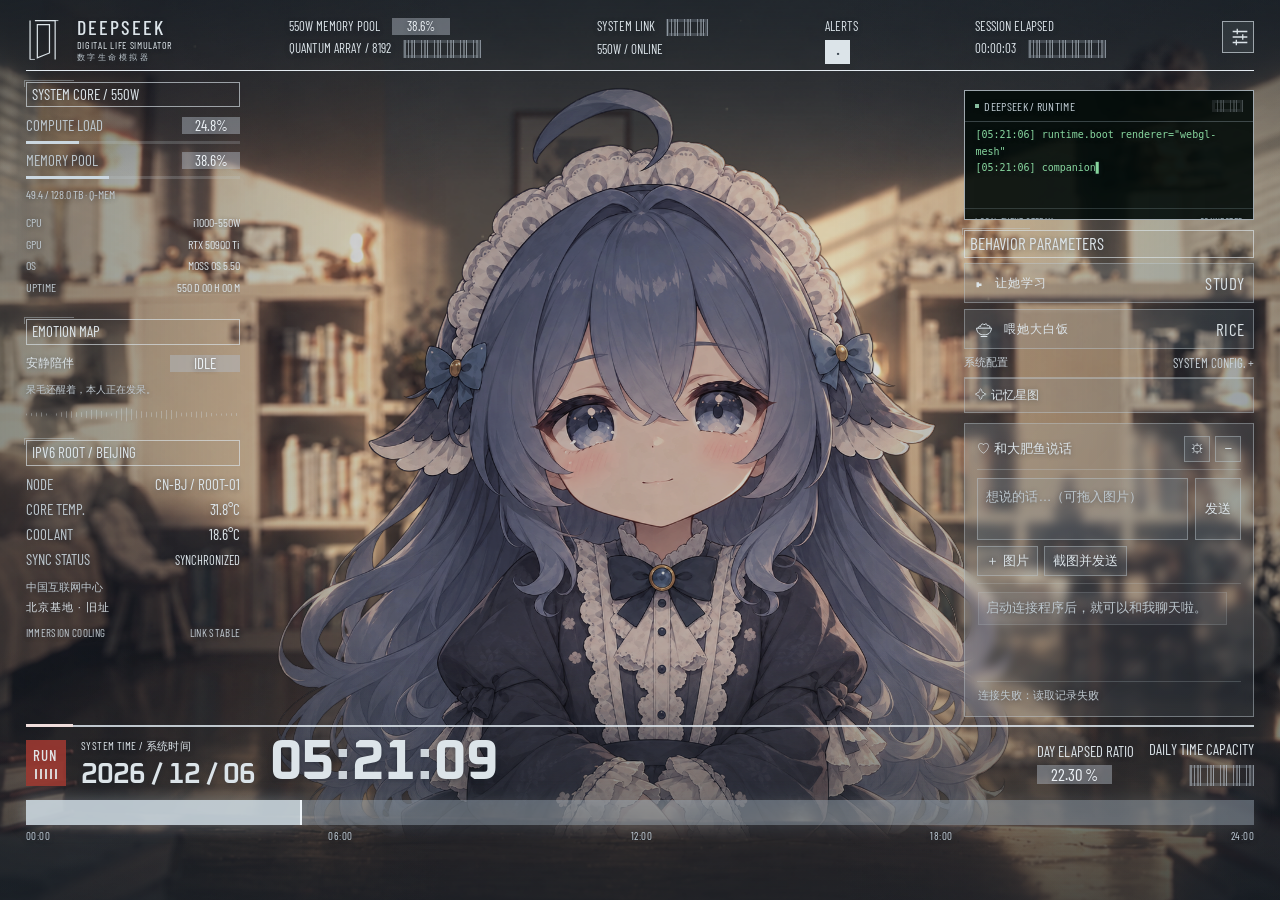
==== commit 5ba1935b: "feat: send pasted and dropped images from wallpaper chat Use the same draft submission for native an" ====
--- a/index.html
+++ b/index.html
@@ -6,10 +6,10 @@
   <meta name="color-scheme" content="dark"><title>大肥鱼桌面陪伴 · Dafeiyu Wallpaper</title>
   <script>if(new URLSearchParams(location.search).get('demo')==='1')document.title='桌面陪伴 · 演示版';</script>
   <link rel="icon" href="data:image/svg+xml,%3Csvg xmlns='http://www.w3.org/2000/svg' viewBox='0 0 40 40'%3E%3Ctext y='30' font-size='30'%3E✦%3C/text%3E%3C/svg%3E">
-  <link rel="stylesheet" href="style.css?v=20261109-stable-hover">
+  <link rel="stylesheet" href="style.css?v=20261117-image-input">
   <link rel="stylesheet" href="layout.css">
   <script>window.__wallpaperQueue=[];window.wallpaperPropertyListener={applyUserProperties:p=>window.__wallpaperQueue.push(['user',p]),applyGeneralProperties:p=>window.__wallpaperQueue.push(['general',p]),setPaused:p=>window.__wallpaperQueue.push(['paused',p])};</script>
-  <script src="app.js?v=20261110-precise-input" defer></script><script src="bridge-token.js" defer></script><script src="astrbot-wallpaper.js?v=20261110-precise-input" defer></script>
+  <script src="app.js?v=20261110-precise-input" defer></script><script src="bridge-token.js" defer></script><script src="astrbot-wallpaper.js?v=20261117-image-input" defer></script>
 </head>
 <body>
   <main id="room" data-state="idle" data-side="left">
--- a/style.css
+++ b/style.css
@@ -138,6 +138,7 @@
 #astrChat #fishSend {min-width:46px;padding-inline:8px}
 #astrChat.fish-native-typing #fishInput::placeholder,#astrChat.fish-native-typing #fishSend {color:transparent;text-shadow:none}
 #astrChat .fish-image-tools {display:flex;align-items:center;flex-wrap:wrap;flex:none;gap:6px;margin-top:6px;padding-bottom:7px;border-bottom:1px solid #c1ccd338}
+#astrChat.fish-image-drag #fishInput {outline:2px solid var(--hud-control-line);outline-offset:-2px}
 #fishImagePreview {position:relative;width:64px;height:48px}
 #fishImagePreview img {width:100%;height:100%;object-fit:cover;border:1px solid var(--hud-control-line)}
 #fishImagePreview button {position:absolute;right:-7px;top:-8px;padding:0 5px;line-height:18px}
